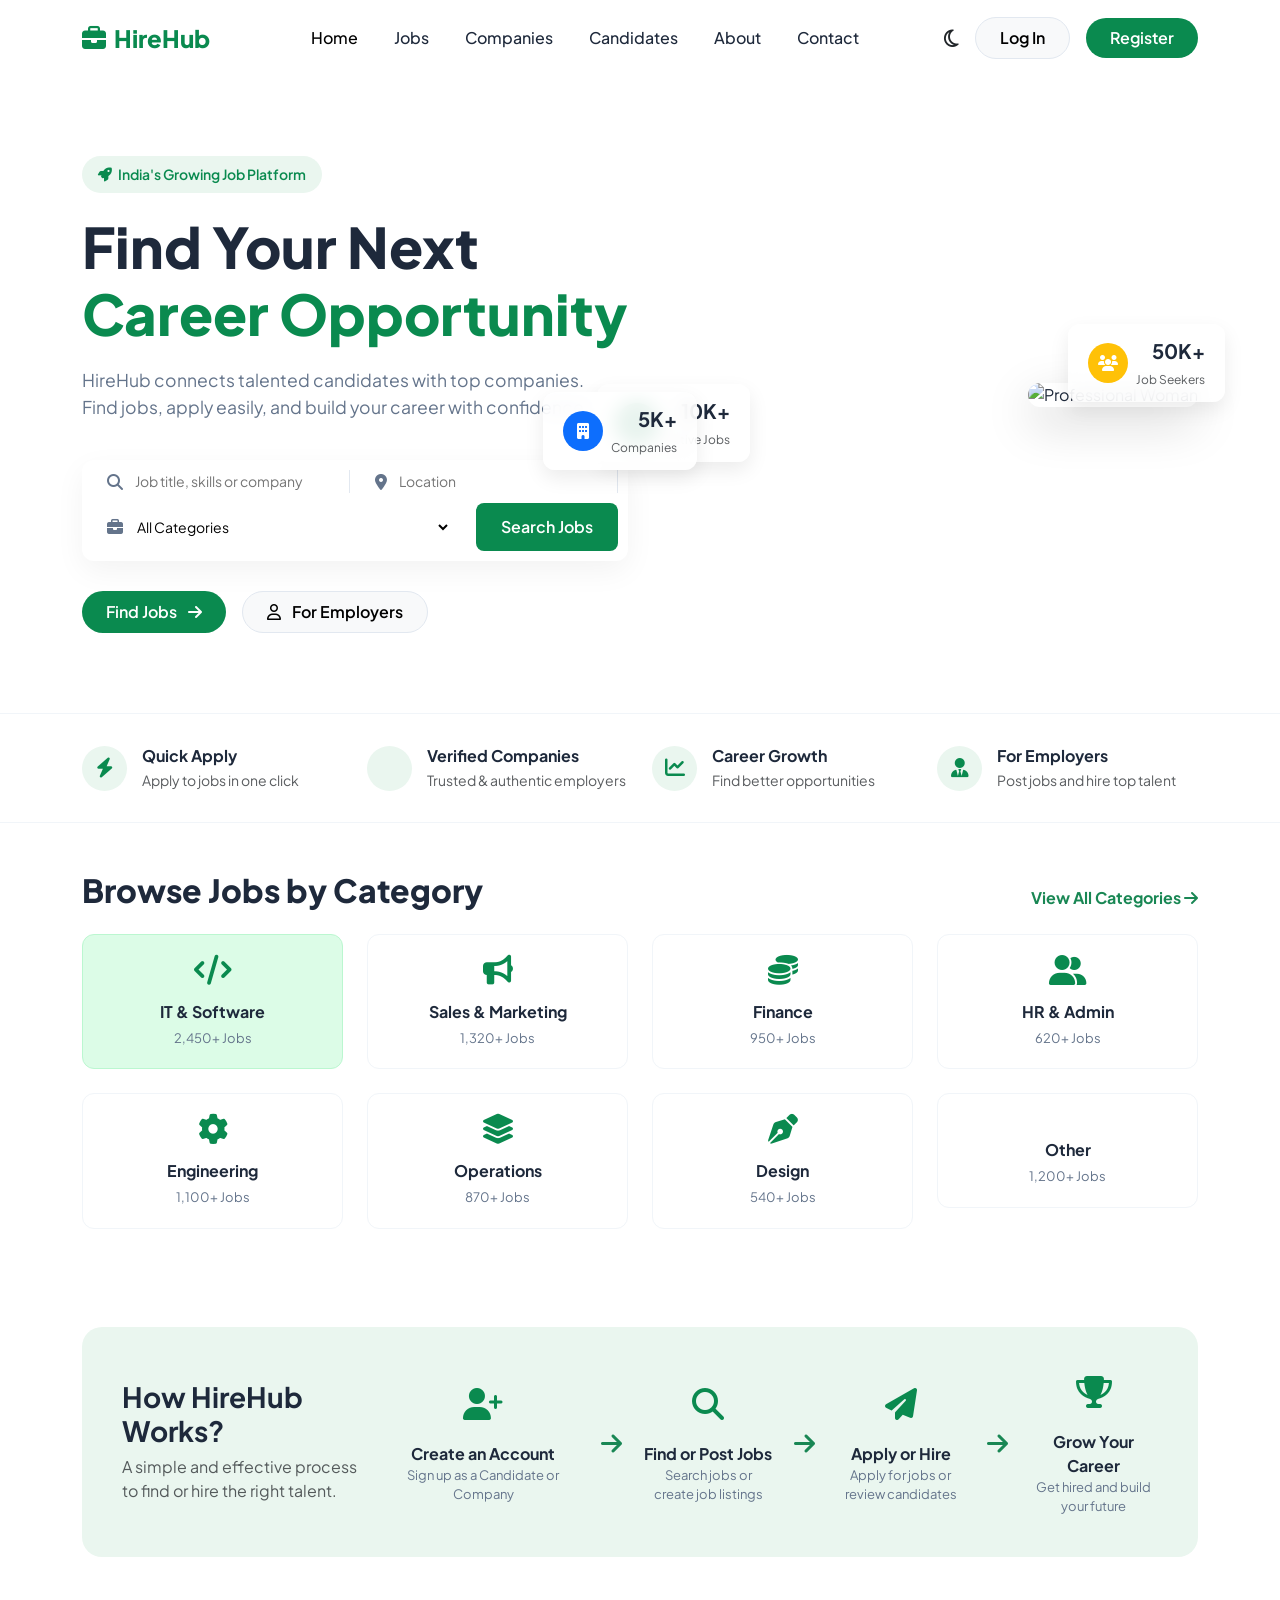
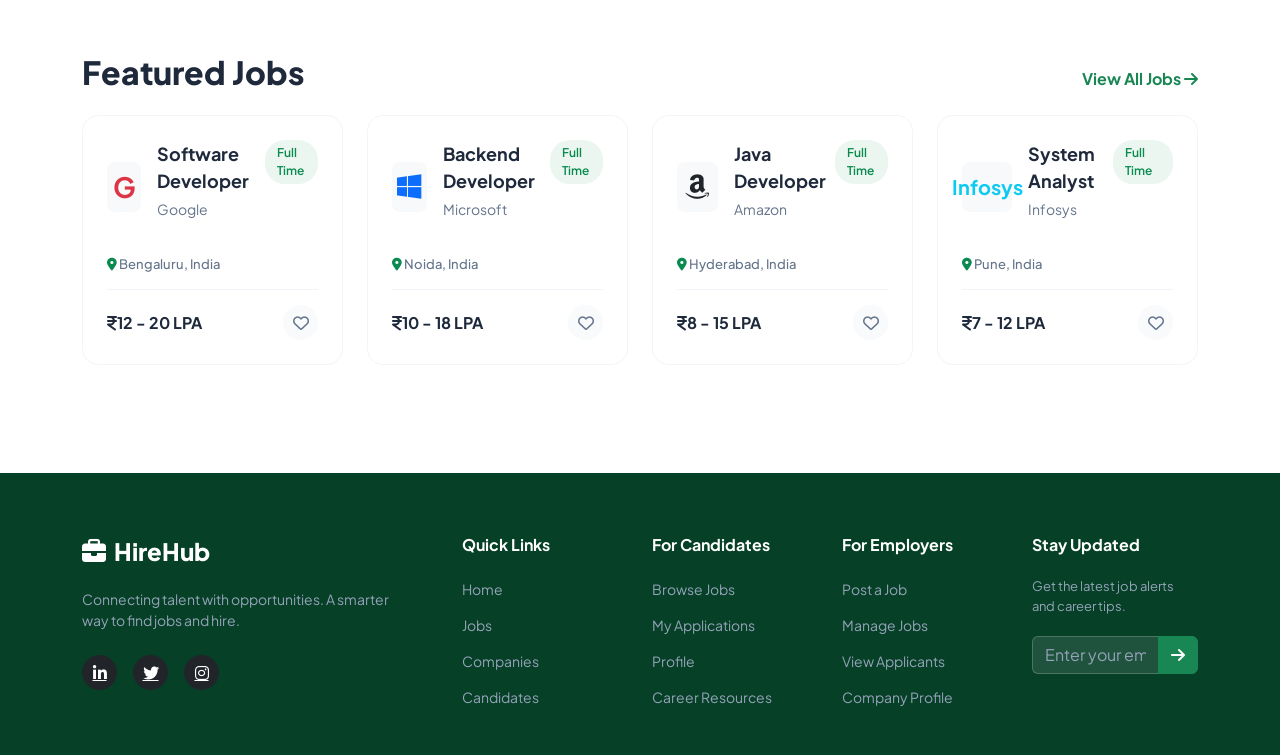
==== src/main/resources/static/index.html @ 1bb34099 "working on frontend" ====
<!DOCTYPE html>
<html lang="en">
<head>
    <meta charset="UTF-8">
    <meta name="viewport" content="width=device-width, initial-scale=1.0">
    <title>HireHub - Find Your Next Career Opportunity</title>
    <!-- Bootstrap 5 CSS -->
    <link href="https://cdn.jsdelivr.net/npm/bootstrap@5.3.2/dist/css/bootstrap.min.css" rel="stylesheet">
    <!-- Font Awesome for Icons -->
    <link rel="stylesheet" href="https://cdnjs.cloudflare.com/ajax/libs/font-awesome/6.4.2/css/all.min.css">
    <!-- Google Fonts -->
    <link href="https://fonts.googleapis.com/css2?family=Plus+Jakarta+Sans:wght@400;500;600;700;800&display=swap" rel="stylesheet">

    <style>
        :root {
            --primary-green: #0a8a4f;
            --primary-hover: #086b3d;
            --light-green: #eaf6ef;
            --text-dark: #1e293b;
            --text-muted: #64748b;
            --footer-bg: #064027;
        }

        body {
            font-family: 'Plus Jakarta Sans', sans-serif;
            color: var(--text-dark);
            overflow-x: hidden;
        }

        /* Navbar */
        .navbar {
            padding: 15px 0;
            background: #fff;
        }
        .navbar-brand {
            font-weight: 800;
            color: var(--primary-green) !important;
            font-size: 24px;
        }
        .nav-link {
            font-weight: 500;
            color: var(--text-dark);
            margin: 0 10px;
            transition: 0.3s;
        }
        .nav-link:hover, .nav-link.active {
            color: var(--primary-green);
        }
        .btn-login {
            border: 1px solid #e2e8f0;
            font-weight: 600;
            padding: 8px 24px;
        }
        .btn-primary-custom {
            background-color: var(--primary-green);
            color: #fff;
            font-weight: 600;
            padding: 8px 24px;
            border-radius: 8px;
            border: none;
            transition: 0.3s;
        }
        .btn-primary-custom:hover {
            background-color: var(--primary-hover);
            color: #fff;
        }

        /* Hero Section */
        .hero-section {
            position: relative;
            padding: 80px 0;
            min-height: 600px;
        }
        .hero-bg-shape {
<!--            position: absolute;-->
            top: 0;
            right: 0;
            width: 45%;
            height: 100%;
            background: linear-gradient(135deg, #d3efde 0%, #eaf6ef 100%);
            border-bottom-left-radius: 100px;
            z-index: -1;
        }
        .badge-platform {
            background: var(--light-green);
            color: var(--primary-green);
            padding: 8px 16px;
            border-radius: 20px;
            font-weight: 600;
            font-size: 14px;
            display: inline-block;
            margin-bottom: 20px;
        }
        .hero-title {
            font-size: 3.5rem;
            font-weight: 800;
            line-height: 1.2;
            margin-bottom: 20px;
        }
        .hero-title span {
            color: var(--primary-green);
        }
        .hero-subtitle {
            color: var(--text-muted);
            font-size: 1.1rem;
            margin-bottom: 40px;
        }

        /* Search Bar */
        .search-bar-container {
            background: #fff;
            padding: 10px;
            border-radius: 12px;
            box-shadow: 0 10px 30px rgba(0,0,0,0.05);
            display: flex;
            align-items: center;
            flex-wrap: wrap;
            gap: 10px;
            margin-bottom: 30px;
        }
        .search-input-group {
            display: flex;
            align-items: center;
            flex: 1;
            min-width: 200px;
            padding: 0 15px;
            border-right: 1px solid #e2e8f0;
        }
        .search-input-group:nth-child(3) {
            border-right: none;
        }
        .search-input-group i {
            color: var(--text-muted);
            margin-right: 10px;
        }
        .search-input-group input, .search-input-group select {
            border: none;
            outline: none;
            width: 100%;
            font-size: 14px;
            box-shadow: none !important;
            background: transparent;
        }
        .btn-search {
            background: var(--primary-green);
            color: #fff;
            border-radius: 8px;
            padding: 12px 25px;
            font-weight: 600;
            border: none;
            width: 100%;
        }

        /* Floating Badges */
        .hero-image-wrapper {
            position: relative;
            text-align: right;
        }
        .hero-image-wrapper img {
            max-width: 90%;
            border-radius: 20px;
        }
        .floating-badge {
            position: absolute;
            background: rgba(255, 255, 255, 0.85);
            backdrop-filter: blur(10px);
            padding: 12px 20px;
            border-radius: 12px;
            box-shadow: 0 8px 20px rgba(0,0,0,0.08);
            display: flex;
            align-items: center;
            gap: 12px;
            font-weight: 700;
        }
        .floating-badge i {
            font-size: 24px;
            color: var(--primary-green);
        }
        .badge-1 { top: 10%; left: -10%; }
        .badge-2 { top: 40%; left: -20%; }
        .badge-3 { bottom: 20%; right: -5%; }

        /* Features Bar */
        .features-bar {
            border-top: 1px solid #f1f5f9;
            border-bottom: 1px solid #f1f5f9;
            padding: 30px 0;
        }
        .feature-item {
            display: flex;
            align-items: center;
            gap: 15px;
        }
        .feature-icon {
            width: 45px;
            height: 45px;
            background: var(--light-green);
            color: var(--primary-green);
            border-radius: 50%;
            display: flex;
            align-items: center;
            justify-content: center;
            font-size: 20px;
        }

        /* Category Section */
        .section-title {
            font-weight: 800;
            margin-bottom: 30px;
        }
        .category-card {
            background: #fff;
            border: 1px solid #f1f5f9;
            border-radius: 12px;
            padding: 20px;
            text-align: center;
            transition: 0.3s;
            cursor: pointer;
        }
        .category-card:hover {
            border-color: var(--primary-green);
            background: var(--light-green);
            transform: translateY(-5px);
        }
        .category-card i {
            font-size: 30px;
            color: var(--primary-green);
            margin-bottom: 15px;
        }
        .category-title {
            font-weight: 700;
            font-size: 16px;
            margin-bottom: 5px;
        }
        .category-count {
            color: var(--text-muted);
            font-size: 13px;
        }

        /* How it Works */
        .work-process {
            background: var(--light-green);
            border-radius: 20px;
            padding: 40px;
            margin-top: 50px;
        }
        .process-step {
            text-align: center;
            position: relative;
        }
        .process-icon {
            font-size: 32px;
            color: var(--primary-green);
            margin-bottom: 15px;
        }
        .process-title {
            font-weight: 700;
            font-size: 16px;
        }
        .process-desc {
            font-size: 13px;
            color: var(--text-muted);
        }

        /* Featured Jobs */
        .job-card {
            border: 1px solid #f1f5f9;
            border-radius: 16px;
            padding: 24px;
            transition: 0.3s;
            background: #fff;
        }
        .job-card:hover {
            box-shadow: 0 10px 25px rgba(0,0,0,0.05);
            border-color: var(--primary-green);
        }
        .job-header {
            display: flex;
            justify-content: space-between;
            align-items: flex-start;
            margin-bottom: 20px;
        }
        .company-logo {
            width: 50px;
            height: 50px;
            object-fit: contain;
            border-radius: 8px;
            background: #f8fafc;
            padding: 5px;
        }
        .job-type {
            background: var(--light-green);
            color: var(--primary-green);
            font-size: 12px;
            padding: 4px 12px;
            border-radius: 20px;
            font-weight: 600;
        }
        .job-title {
            font-weight: 700;
            font-size: 18px;
            margin-bottom: 5px;
        }
        .job-company {
            color: var(--text-muted);
            font-size: 14px;
            margin-bottom: 15px;
        }
        .job-meta {
            display: flex;
            gap: 15px;
            color: var(--text-muted);
            font-size: 13px;
            font-weight: 500;
            margin-bottom: 15px;
        }
        .job-meta i {
            color: var(--primary-green);
        }
        .job-footer {
            display: flex;
            justify-content: space-between;
            align-items: center;
            border-top: 1px solid #f1f5f9;
            padding-top: 15px;
        }
        .salary {
            font-weight: 700;
            color: var(--text-dark);
        }
        .btn-save {
            background: #f8fafc;
            border: none;
            width: 35px;
            height: 35px;
            border-radius: 50%;
            color: var(--text-muted);
            transition: 0.3s;
        }
        .btn-save:hover {
            background: #fee2e2;
            color: #ef4444;
        }

        /* Footer */
        .footer {
            background: var(--footer-bg);
            color: #fff;
            padding: 60px 0 30px;
            margin-top: 60px;
        }
        .footer-logo {
            font-size: 24px;
            font-weight: 800;
            color: #fff;
            margin-bottom: 20px;
        }
        .footer-text {
            color: #94a3b8;
            font-size: 14px;
            margin-bottom: 20px;
        }
        .footer-title {
            font-weight: 700;
            margin-bottom: 20px;
            font-size: 16px;
        }
        .footer-links {
            list-style: none;
            padding: 0;
        }
        .footer-links li {
            margin-bottom: 12px;
        }
        .footer-links a {
            color: #94a3b8;
            text-decoration: none;
            font-size: 14px;
            transition: 0.3s;
        }
        .footer-links a:hover {
            color: #fff;
            padding-left: 5px;
        }
        .newsletter-input {
            background: rgba(255,255,255,0.1);
            border: 1px solid rgba(255,255,255,0.2);
            color: #fff;
        }
        .newsletter-input::placeholder {
            color: #94a3b8;
        }
    </style>
</head>
<body>

<!-- Navbar -->
<nav class="navbar navbar-expand-lg sticky-top">
    <div class="container">
        <a class="navbar-brand d-flex align-items-center gap-2" href="#">
            <i class="fa-solid fa-briefcase"></i> HireHub
        </a>
        <button class="navbar-toggler" type="button" data-bs-toggle="collapse" data-bs-target="#navbarNav">
            <span class="navbar-toggler-icon"></span>
        </button>
        <div class="collapse navbar-collapse" id="navbarNav">
            <ul class="navbar-nav mx-auto">
                <li class="nav-item"><a class="nav-link active" href="index.html">Home</a></li>
                <li class="nav-item"><a class="nav-link" href="#">Jobs</a></li>
                <li class="nav-item"><a class="nav-link" href="#">Companies</a></li>
                <li class="nav-item"><a class="nav-link" href="#">Candidates</a></li>
                <li class="nav-item"><a class="nav-link" href="#">About</a></li>
                <li class="nav-item"><a class="nav-link" href="#">Contact</a></li>
            </ul>
            <div class="d-flex align-items-center gap-3">
                <a href="#" class="text-dark fs-5"><i class="fa-regular fa-moon"></i></a>
                <a href="login.html" class="btn btn-login btn-light rounded-pill">Log In</a>
                <a href="register.html" class="btn btn-primary-custom rounded-pill">Register</a>
            </div>
        </div>
    </div>
</nav>

<!-- Hero Section -->
<section class="hero-section">
    <div class="hero-bg-shape"></div>
    <div class="container">
        <div class="row align-items-center">
            <div class="col-lg-6 mb-5 mb-lg-0">
                <div class="badge-platform">
                    <i class="fa-solid fa-rocket me-1"></i> India's Growing Job Platform
                </div>
                <h1 class="hero-title">Find Your Next <br><span>Career Opportunity</span></h1>
                <p class="hero-subtitle">HireHub connects talented candidates with top companies.<br>Find jobs, apply easily, and build your career with confidence.</p>

                <div class="search-bar-container">
                    <div class="search-input-group">
                        <i class="fa-solid fa-magnifying-glass"></i>
                        <input type="text" placeholder="Job title, skills or company">
                    </div>
                    <div class="search-input-group">
                        <i class="fa-solid fa-location-dot"></i>
                        <input type="text" placeholder="Location">
                    </div>
                    <div class="search-input-group">
                        <i class="fa-solid fa-briefcase"></i>
                        <select>
                            <option>All Categories</option>
                            <option>IT & Software</option>
                            <option>Finance</option>
                        </select>
                    </div>
                    <div class="col-12 col-md-auto ms-auto">
                        <button class="btn btn-search">Search Jobs</button>
                    </div>
                </div>

                <div class="d-flex gap-3">
                    <button class="btn btn-primary-custom rounded-pill px-4">Find Jobs <i class="fa-solid fa-arrow-right ms-2"></i></button>
                    <button class="btn btn-login btn-light rounded-pill px-4"><i class="fa-regular fa-user me-2"></i> For Employers</button>
                </div>
            </div>

            <div class="col-lg-6">
                <div class="hero-image-wrapper">
                    <!-- Placeholder for the professional woman image -->
                    <img src="https://images.unsplash.com/photo-1573496359142-b8d87734a5a2?auto=format&fit=crop&q=80&w=800" alt="Professional Woman" class="img-fluid shadow-lg">

                    <div class="floating-badge badge-1">
                        <div class="d-flex align-items-center gap-2">
                            <div class="bg-success text-white rounded-circle p-2" style="width:40px; height:40px; display:flex; justify-content:center; align-items:center;">
                                <i class="fa-solid fa-briefcase text-white fs-6"></i>
                            </div>
                            <div>
                                <div class="fs-5 mb-0">10K+</div>
                                <small class="text-muted fw-normal" style="font-size:12px;">Active Jobs</small>
                            </div>
                        </div>
                    </div>

                    <div class="floating-badge badge-2">
                        <div class="d-flex align-items-center gap-2">
                            <div class="bg-primary text-white rounded-circle p-2" style="width:40px; height:40px; display:flex; justify-content:center; align-items:center;">
                                <i class="fa-solid fa-building text-white fs-6"></i>
                            </div>
                            <div>
                                <div class="fs-5 mb-0">5K+</div>
                                <small class="text-muted fw-normal" style="font-size:12px;">Companies</small>
                            </div>
                        </div>
                    </div>

                    <div class="floating-badge badge-3">
                        <div class="d-flex align-items-center gap-2">
                            <div class="bg-warning text-white rounded-circle p-2" style="width:40px; height:40px; display:flex; justify-content:center; align-items:center;">
                                <i class="fa-solid fa-users text-white fs-6"></i>
                            </div>
                            <div>
                                <div class="fs-5 mb-0">50K+</div>
                                <small class="text-muted fw-normal" style="font-size:12px;">Job Seekers</small>
                            </div>
                        </div>
                    </div>
                </div>
            </div>
        </div>
    </div>
</section>

<!-- Features Bar -->
<section class="features-bar">
    <div class="container">
        <div class="row g-4">
            <div class="col-md-3">
                <div class="feature-item">
                    <div class="feature-icon"><i class="fa-solid fa-bolt"></i></div>
                    <div>
                        <div class="fw-bold">Quick Apply</div>
                        <small class="text-muted">Apply to jobs in one click</small>
                    </div>
                </div>
            </div>
            <div class="col-md-3">
                <div class="feature-item">
                    <div class="feature-icon"><i class="fa-solid fa-shield-check"></i></div>
                    <div>
                        <div class="fw-bold">Verified Companies</div>
                        <small class="text-muted">Trusted & authentic employers</small>
                    </div>
                </div>
            </div>
            <div class="col-md-3">
                <div class="feature-item">
                    <div class="feature-icon"><i class="fa-solid fa-chart-line"></i></div>
                    <div>
                        <div class="fw-bold">Career Growth</div>
                        <small class="text-muted">Find better opportunities</small>
                    </div>
                </div>
            </div>
            <div class="col-md-3">
                <div class="feature-item">
                    <div class="feature-icon"><i class="fa-solid fa-user-tie"></i></div>
                    <div>
                        <div class="fw-bold">For Employers</div>
                        <small class="text-muted">Post jobs and hire top talent</small>
                    </div>
                </div>
            </div>
        </div>
    </div>
</section>

<!-- Category Section -->
<section class="py-5">
    <div class="container">
        <div class="d-flex justify-content-between align-items-end mb-4">
            <h2 class="section-title mb-0">Browse Jobs by Category</h2>
            <a href="#" class="text-success text-decoration-none fw-bold">View All Categories <i class="fa-solid fa-arrow-right"></i></a>
        </div>

        <div class="row g-4">
            <div class="col-lg-3 col-md-4 col-sm-6">
                <div class="category-card" style="background-color: #dcfce7; border-color: #bbf7d0;">
                    <i class="fa-solid fa-code"></i>
                    <div class="category-title">IT & Software</div>
                    <div class="category-count">2,450+ Jobs</div>
                </div>
            </div>
            <div class="col-lg-3 col-md-4 col-sm-6">
                <div class="category-card">
                    <i class="fa-solid fa-bullhorn"></i>
                    <div class="category-title">Sales & Marketing</div>
                    <div class="category-count">1,320+ Jobs</div>
                </div>
            </div>
            <div class="col-lg-3 col-md-4 col-sm-6">
                <div class="category-card">
                    <i class="fa-solid fa-coins"></i>
                    <div class="category-title">Finance</div>
                    <div class="category-count">950+ Jobs</div>
                </div>
            </div>
            <div class="col-lg-3 col-md-4 col-sm-6">
                <div class="category-card">
                    <i class="fa-solid fa-user-group"></i>
                    <div class="category-title">HR & Admin</div>
                    <div class="category-count">620+ Jobs</div>
                </div>
            </div>
            <div class="col-lg-3 col-md-4 col-sm-6">
                <div class="category-card">
                    <i class="fa-solid fa-gear"></i>
                    <div class="category-title">Engineering</div>
                    <div class="category-count">1,100+ Jobs</div>
                </div>
            </div>
            <div class="col-lg-3 col-md-4 col-sm-6">
                <div class="category-card">
                    <i class="fa-solid fa-layer-group"></i>
                    <div class="category-title">Operations</div>
                    <div class="category-count">870+ Jobs</div>
                </div>
            </div>
            <div class="col-lg-3 col-md-4 col-sm-6">
                <div class="category-card">
                    <i class="fa-solid fa-pen-nib"></i>
                    <div class="category-title">Design</div>
                    <div class="category-count">540+ Jobs</div>
                </div>
            </div>
            <div class="col-lg-3 col-md-4 col-sm-6">
                <div class="category-card">
                    <i class="fa-solid fa-grid-2"></i>
                    <div class="category-title">Other</div>
                    <div class="category-count">1,200+ Jobs</div>
                </div>
            </div>
        </div>
    </div>
</section>

<!-- How It Works Section -->
<section class="container pb-5">
    <div class="work-process">
        <div class="row align-items-center">
            <div class="col-lg-3 mb-4 mb-lg-0">
                <h3 class="fw-bold">How HireHub Works?</h3>
                <p class="text-muted mb-0">A simple and effective process to find or hire the right talent.</p>
            </div>
            <div class="col-lg-9">
                <div class="row g-0 align-items-center text-center">
                    <div class="col-md-3">
                        <div class="process-step">
                            <div class="process-icon"><i class="fa-solid fa-user-plus"></i></div>
                            <div class="process-title">Create an Account</div>
                            <div class="process-desc">Sign up as a Candidate or Company</div>
                        </div>
                    </div>
                    <div class="col-md-1 d-none d-md-block text-success fs-4"><i class="fa-solid fa-arrow-right"></i></div>
                    <div class="col-md-2">
                        <div class="process-step">
                            <div class="process-icon"><i class="fa-solid fa-magnifying-glass"></i></div>
                            <div class="process-title">Find or Post Jobs</div>
                            <div class="process-desc">Search jobs or create job listings</div>
                        </div>
                    </div>
                    <div class="col-md-1 d-none d-md-block text-success fs-4"><i class="fa-solid fa-arrow-right"></i></div>
                    <div class="col-md-2">
                        <div class="process-step">
                            <div class="process-icon"><i class="fa-solid fa-paper-plane"></i></div>
                            <div class="process-title">Apply or Hire</div>
                            <div class="process-desc">Apply for jobs or review candidates</div>
                        </div>
                    </div>
                    <div class="col-md-1 d-none d-md-block text-success fs-4"><i class="fa-solid fa-arrow-right"></i></div>
                    <div class="col-md-2">
                        <div class="process-step">
                            <div class="process-icon"><i class="fa-solid fa-trophy"></i></div>
                            <div class="process-title">Grow Your Career</div>
                            <div class="process-desc">Get hired and build your future</div>
                        </div>
                    </div>
                </div>
            </div>
        </div>
    </div>
</section>

<!-- Featured Jobs -->
<section class="py-5">
    <div class="container">
        <div class="d-flex justify-content-between align-items-end mb-4">
            <h2 class="section-title mb-0">Featured Jobs</h2>
            <a href="#" class="text-success text-decoration-none fw-bold">View All Jobs <i class="fa-solid fa-arrow-right"></i></a>
        </div>

        <div class="row g-4">
            <!-- Job 1 -->
            <div class="col-lg-6 col-xl-3">
                <div class="job-card">
                    <div class="job-header">
                        <div class="d-flex gap-3 align-items-center">
                            <div class="company-logo bg-light d-flex align-items-center justify-content-center fw-bold text-danger fs-3">G</div>
                            <div>
                                <div class="job-title">Software Developer</div>
                                <div class="job-company">Google</div>
                            </div>
                        </div>
                        <span class="job-type">Full Time</span>
                    </div>
                    <div class="job-meta">
                        <span><i class="fa-solid fa-location-dot"></i> Bengaluru, India</span>
                    </div>
                    <div class="job-footer">
                        <div class="salary"><i class="fa-solid fa-indian-rupee-sign"></i>12 - 20 LPA</div>
                        <button class="btn-save"><i class="fa-regular fa-heart"></i></button>
                    </div>
                </div>
            </div>

            <!-- Job 2 -->
            <div class="col-lg-6 col-xl-3">
                <div class="job-card">
                    <div class="job-header">
                        <div class="d-flex gap-3 align-items-center">
                            <div class="company-logo bg-light d-flex align-items-center justify-content-center text-primary fs-3"><i class="fa-brands fa-windows"></i></div>
                            <div>
                                <div class="job-title">Backend Developer</div>
                                <div class="job-company">Microsoft</div>
                            </div>
                        </div>
                        <span class="job-type">Full Time</span>
                    </div>
                    <div class="job-meta">
                        <span><i class="fa-solid fa-location-dot"></i> Noida, India</span>
                    </div>
                    <div class="job-footer">
                        <div class="salary"><i class="fa-solid fa-indian-rupee-sign"></i>10 - 18 LPA</div>
                        <button class="btn-save"><i class="fa-regular fa-heart"></i></button>
                    </div>
                </div>
            </div>

            <!-- Job 3 -->
            <div class="col-lg-6 col-xl-3">
                <div class="job-card">
                    <div class="job-header">
                        <div class="d-flex gap-3 align-items-center">
                            <div class="company-logo bg-light d-flex align-items-center justify-content-center text-dark fs-3"><i class="fa-brands fa-amazon"></i></div>
                            <div>
                                <div class="job-title">Java Developer</div>
                                <div class="job-company">Amazon</div>
                            </div>
                        </div>
                        <span class="job-type">Full Time</span>
                    </div>
                    <div class="job-meta">
                        <span><i class="fa-solid fa-location-dot"></i> Hyderabad, India</span>
                    </div>
                    <div class="job-footer">
                        <div class="salary"><i class="fa-solid fa-indian-rupee-sign"></i>8 - 15 LPA</div>
                        <button class="btn-save"><i class="fa-regular fa-heart"></i></button>
                    </div>
                </div>
            </div>

            <!-- Job 4 -->
            <div class="col-lg-6 col-xl-3">
                <div class="job-card">
                    <div class="job-header">
                        <div class="d-flex gap-3 align-items-center">
                            <div class="company-logo bg-light d-flex align-items-center justify-content-center text-info fs-5 fw-bold">Infosys</div>
                            <div>
                                <div class="job-title">System Analyst</div>
                                <div class="job-company">Infosys</div>
                            </div>
                        </div>
                        <span class="job-type">Full Time</span>
                    </div>
                    <div class="job-meta">
                        <span><i class="fa-solid fa-location-dot"></i> Pune, India</span>
                    </div>
                    <div class="job-footer">
                        <div class="salary"><i class="fa-solid fa-indian-rupee-sign"></i>7 - 12 LPA</div>
                        <button class="btn-save"><i class="fa-regular fa-heart"></i></button>
                    </div>
                </div>
            </div>
        </div>
    </div>
</section>

<!-- Footer -->
<footer class="footer">
    <div class="container">
        <div class="row g-4">
            <div class="col-lg-4 pe-lg-5">
                <div class="footer-logo d-flex align-items-center gap-2">
                    <i class="fa-solid fa-briefcase"></i> HireHub
                </div>
                <p class="footer-text">Connecting talent with opportunities. A smarter way to find jobs and hire.</p>
                <div class="d-flex gap-3 mt-4">
                    <a href="#" class="text-white bg-dark p-2 rounded-circle d-flex align-items-center justify-content-center" style="width:35px;height:35px;"><i class="fa-brands fa-linkedin-in"></i></a>
                    <a href="#" class="text-white bg-dark p-2 rounded-circle d-flex align-items-center justify-content-center" style="width:35px;height:35px;"><i class="fa-brands fa-twitter"></i></a>
                    <a href="#" class="text-white bg-dark p-2 rounded-circle d-flex align-items-center justify-content-center" style="width:35px;height:35px;"><i class="fa-brands fa-instagram"></i></a>
                </div>
            </div>

            <div class="col-lg-2 col-md-4">
                <div class="footer-title">Quick Links</div>
                <ul class="footer-links">
                    <li><a href="index.html">Home</a></li>
                    <li><a href="jobs.html">Jobs</a></li>
                    <li><a href="#">Companies</a></li>
                    <li><a href="#">Candidates</a></li>
                </ul>
            </div>

            <div class="col-lg-2 col-md-4">
                <div class="footer-title">For Candidates</div>
                <ul class="footer-links">
                    <li><a href="#">Browse Jobs</a></li>
                    <li><a href="#">My Applications</a></li>
                    <li><a href="#">Profile</a></li>
                    <li><a href="#">Career Resources</a></li>
                </ul>
            </div>

            <div class="col-lg-2 col-md-4">
                <div class="footer-title">For Employers</div>
                <ul class="footer-links">
                    <li><a href="#">Post a Job</a></li>
                    <li><a href="#">Manage Jobs</a></li>
                    <li><a href="#">View Applicants</a></li>
                    <li><a href="#">Company Profile</a></li>
                </ul>
            </div>

            <div class="col-lg-2 col-md-12">
                <div class="footer-title">Stay Updated</div>
                <p class="footer-text" style="font-size: 13px;">Get the latest job alerts and career tips.</p>
                <div class="input-group">
                    <input type="email" class="form-control newsletter-input" placeholder="Enter your email">
                    <button class="btn btn-success" type="button"><i class="fa-solid fa-arrow-right"></i></button>
                </div>
            </div>
        </div>
    </div>
</footer>

<!-- Bootstrap Bundle JS -->
<script src="https://cdn.jsdelivr.net/npm/bootstrap@5.3.2/dist/js/bootstrap.bundle.min.js"></script>

<!-- Custom JS Actions -->
<script>
    // Simple script for heart toggle
    document.querySelectorAll('.btn-save').forEach(button => {
        button.addEventListener('click', function() {
            const icon = this.querySelector('i');
            if (icon.classList.contains('fa-regular')) {
                icon.classList.remove('fa-regular');
                icon.classList.add('fa-solid');
                icon.style.color = '#ef4444';
            } else {
                icon.classList.remove('fa-solid');
                icon.classList.add('fa-regular');
                icon.style.color = '';
            }
        });
    });
</script>
</body>
</html>
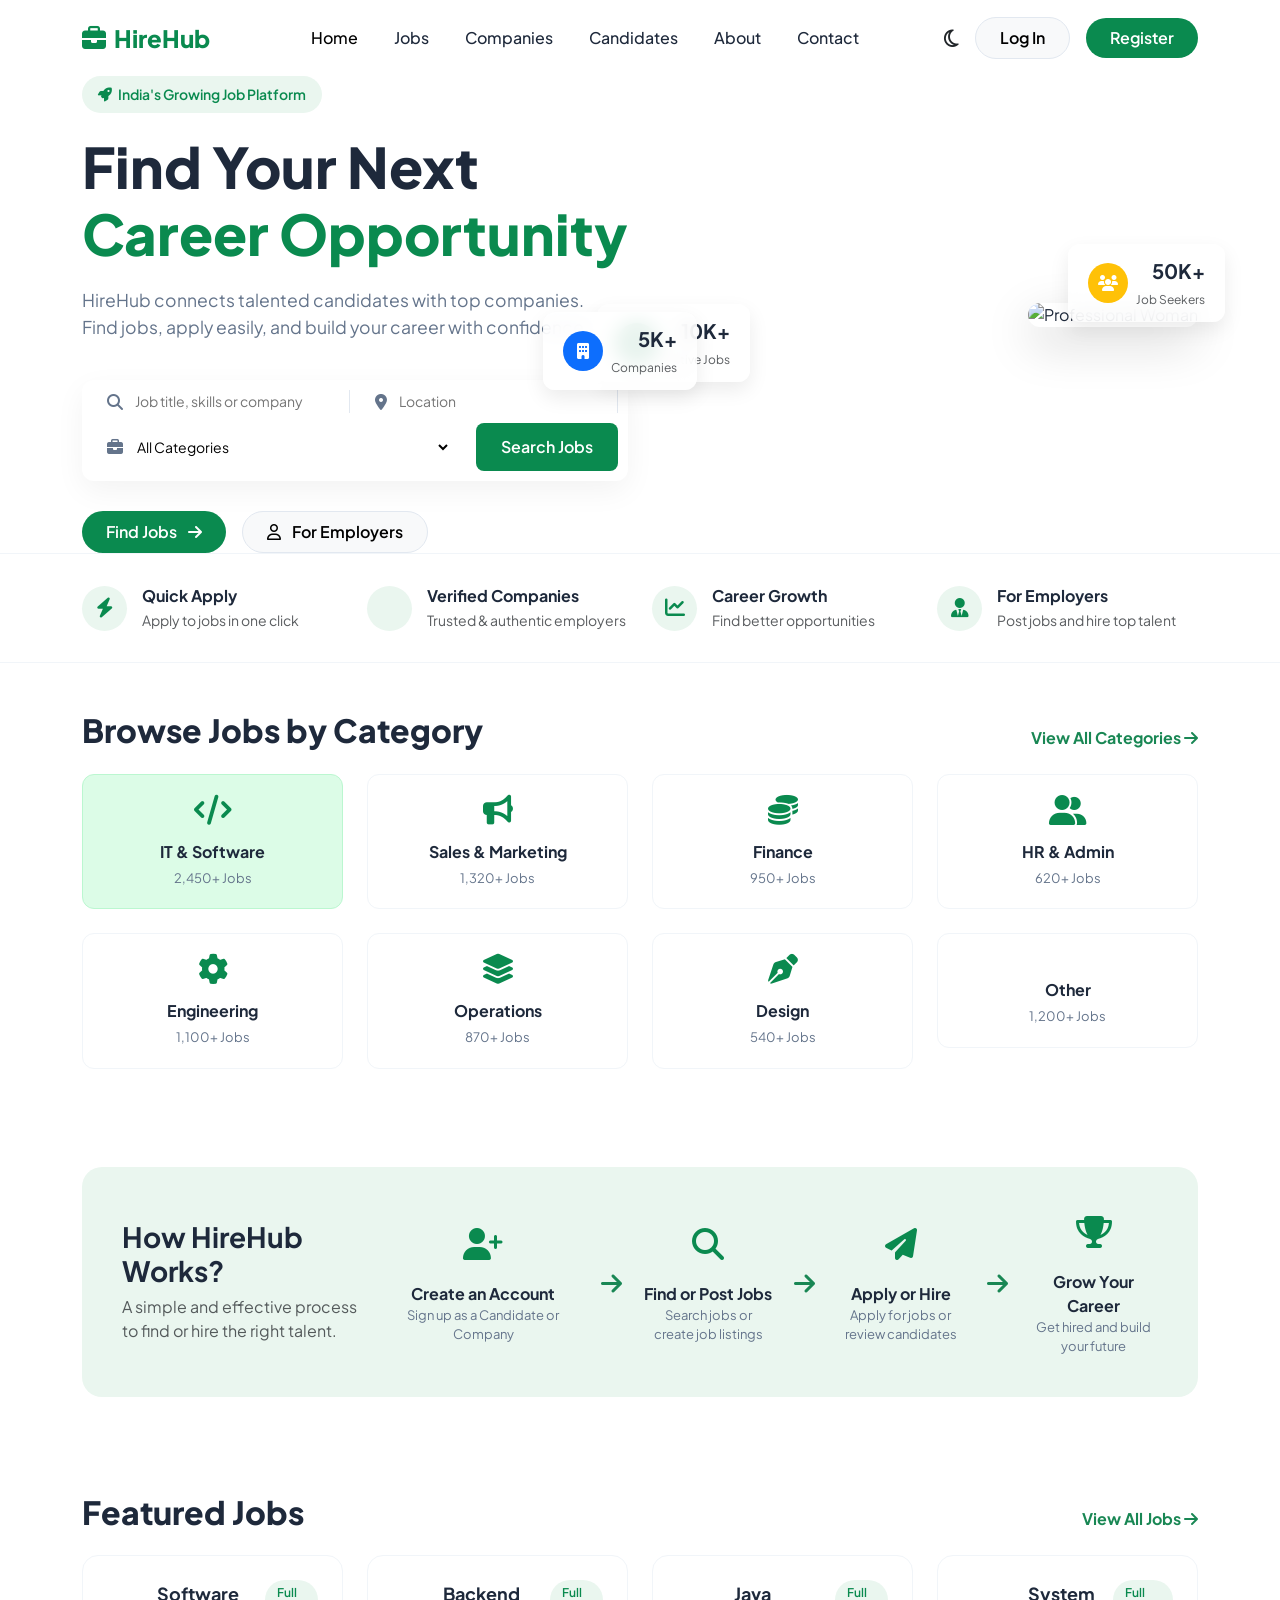
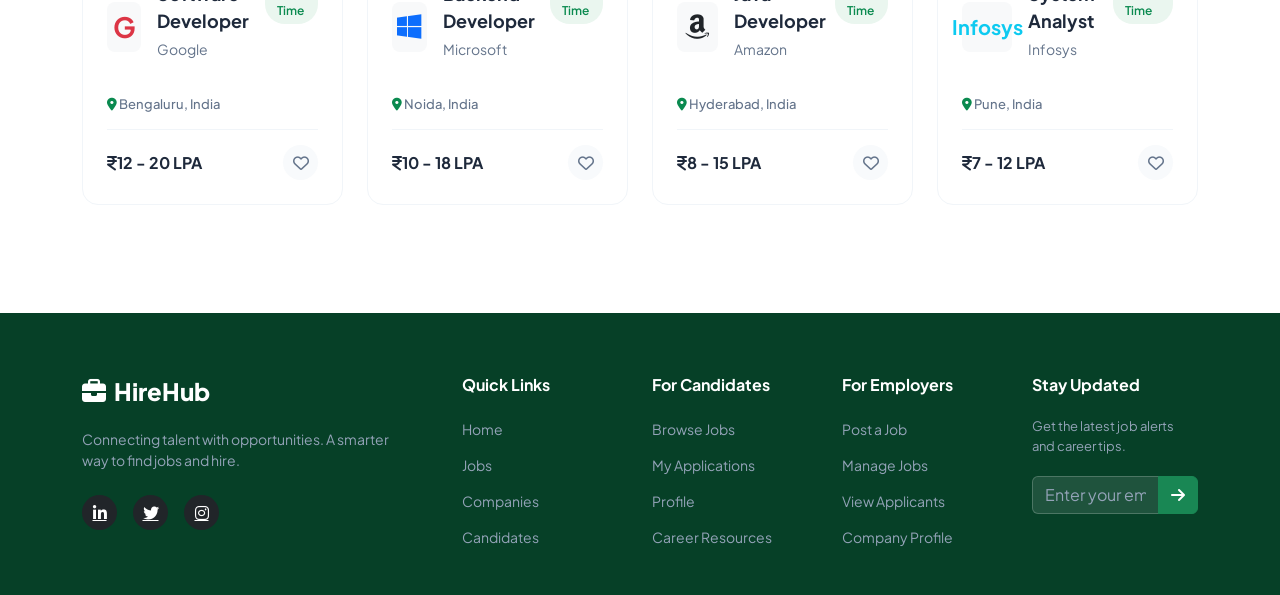
==== commit 5b79c74d: "modified on ui" ====
--- a/src/main/resources/static/index.html
+++ b/src/main/resources/static/index.html
@@ -68,7 +68,7 @@
         /* Hero Section */
         .hero-section {
             position: relative;
-            padding: 80px 0;
+<!--            padding: 80px 0;-->
             min-height: 600px;
         }
         .hero-bg-shape {
